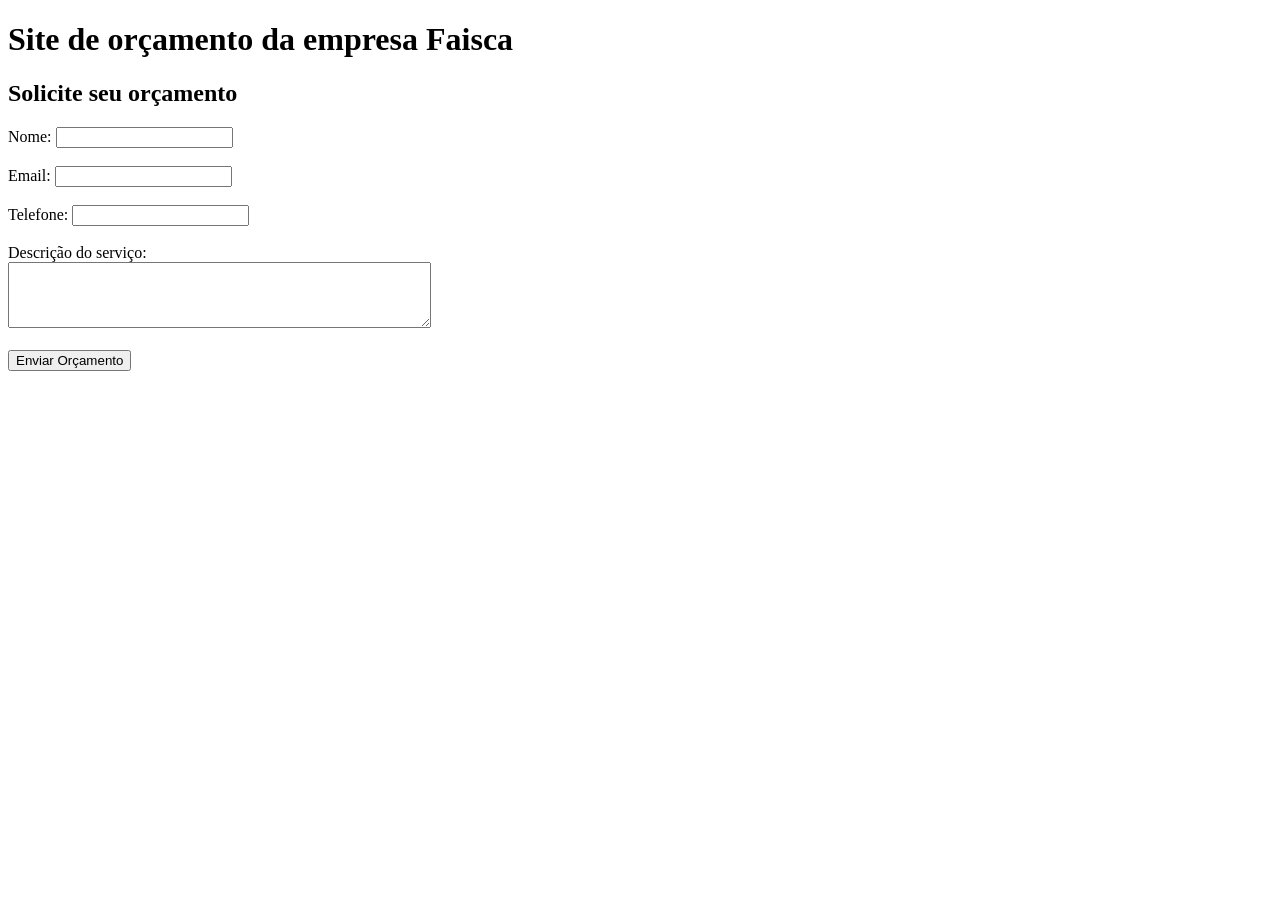
==== index.html @ a01049ad "add form for budget requests in index.html" ====
<!DOCTYPE html>
<html lang="en">

<head>
    <meta charset="UTF-8">
    <meta name="viewport" content="width=device-width, initial-scale=1.0">
    <title>Faisca Orcamentos</title>
</head>
<body>
    <header>
        <h1> Site de orçamento da empresa Faisca </h1>
    </header> 
    <main>
        <section>
            <h2> Solicite seu orçamento </h2>
            <form action="processar_orcamento.php" method="POST">
                <label for="nome">Nome:</label>
                <input type="text" id="nome" name="nome" required><br><br>

                <label for="email">Email:</label>
                <input type="email" id="email" name="email" required><br><br>

                <label for="telefone">Telefone:</label>
                <input type="tel" id="telefone" name="telefone"><br><br>

                <label for="descricao">Descrição do serviço:</label><br>
                <textarea id="descricao" name="descricao" rows="4" cols="50" required></textarea><br><br>

                <input type="submit" value="Enviar Orçamento">
            </form>
    </main>
</body>

</html>
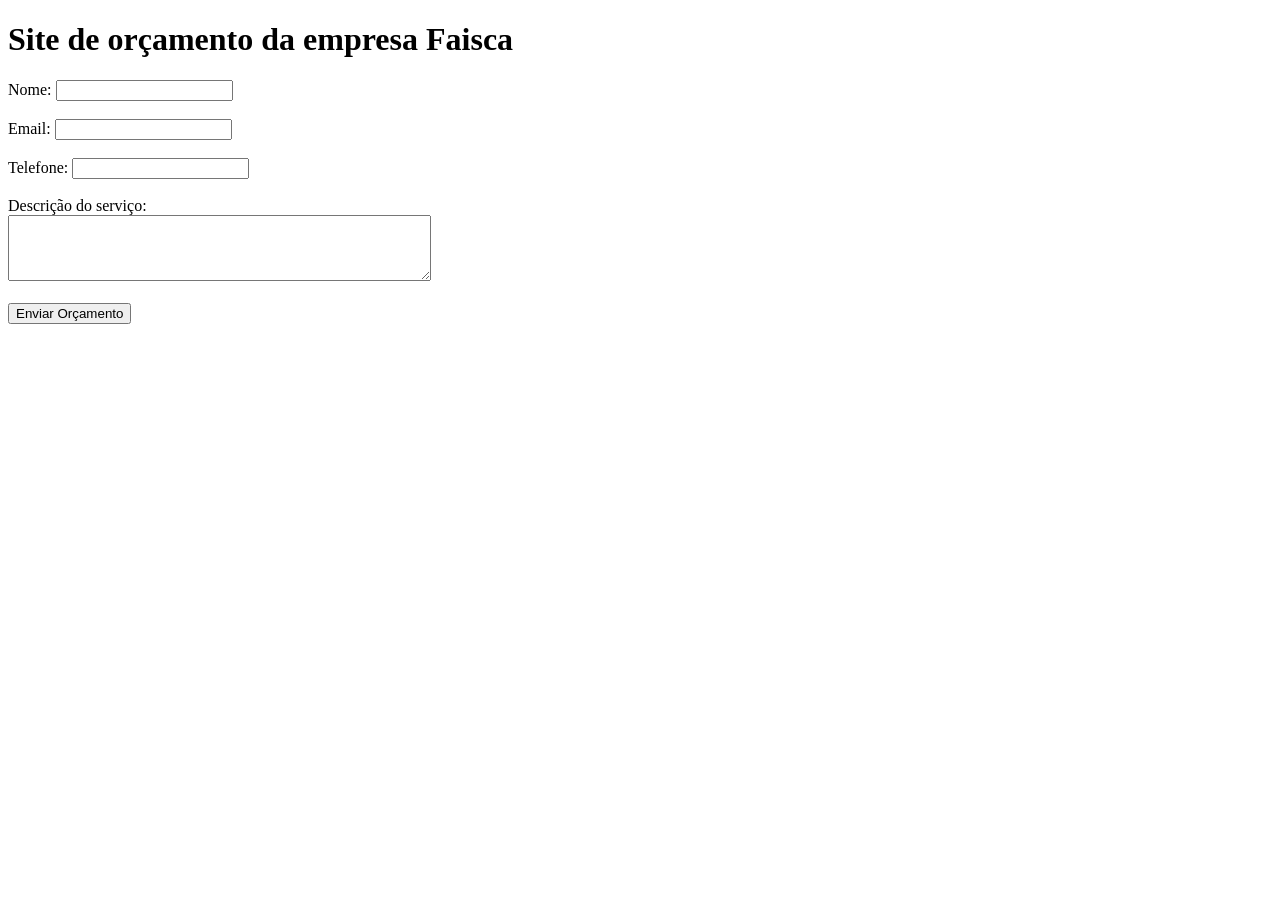
==== commit ddd7bcfa: "remove unnecessary header from budget request form section in index.html" ====
--- a/index.html
+++ b/index.html
@@ -12,7 +12,7 @@
     </header> 
     <main>
         <section>
-            <h2> Solicite seu orçamento </h2>
+          
             <form action="processar_orcamento.php" method="POST">
                 <label for="nome">Nome:</label>
                 <input type="text" id="nome" name="nome" required><br><br>
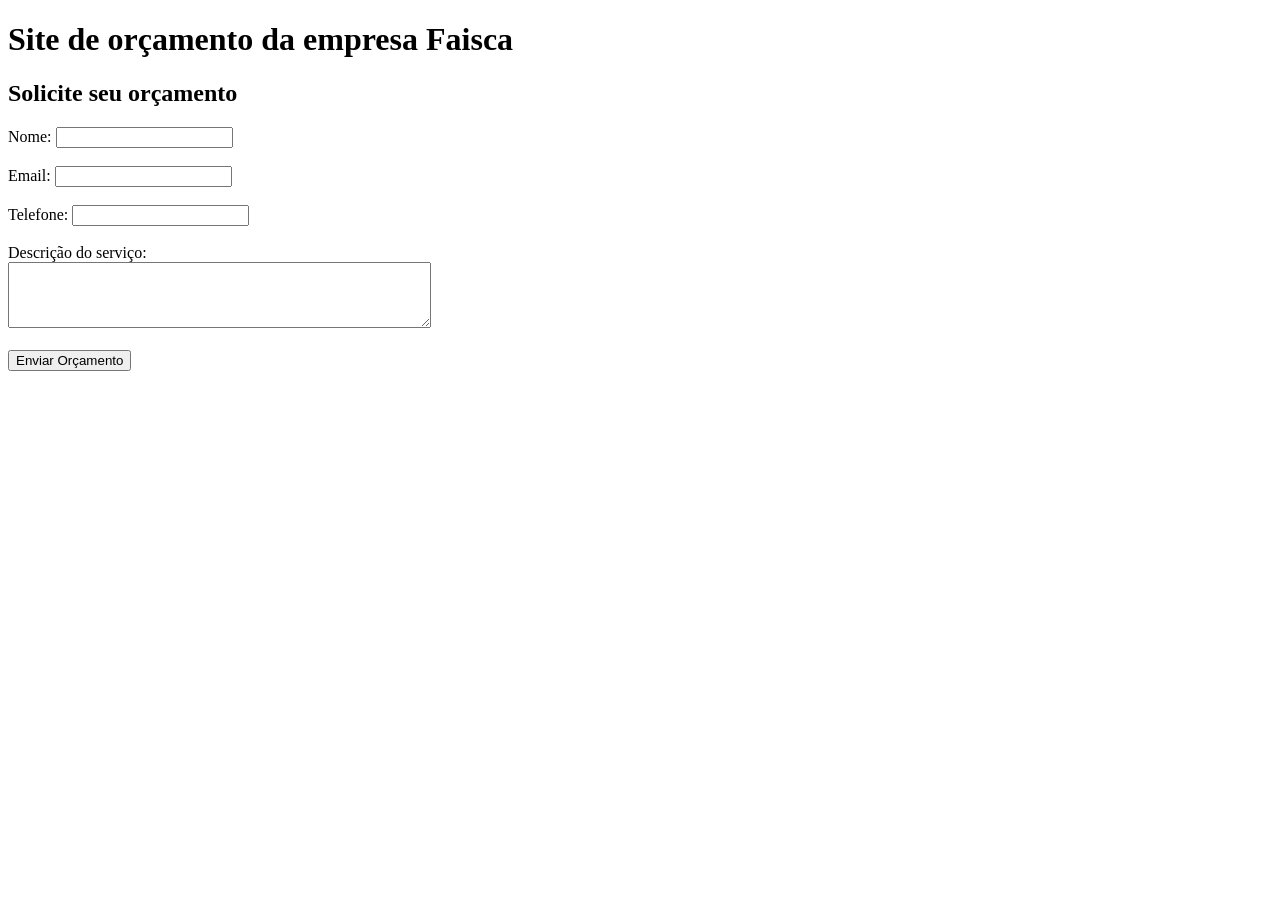
==== commit d100f910: "add missing header for budget request section in index.html" ====
--- a/index.html
+++ b/index.html
@@ -12,7 +12,7 @@
     </header> 
     <main>
         <section>
-          
+            <h2> Solicite seu orçamento </h2>
             <form action="processar_orcamento.php" method="POST">
                 <label for="nome">Nome:</label>
                 <input type="text" id="nome" name="nome" required><br><br>
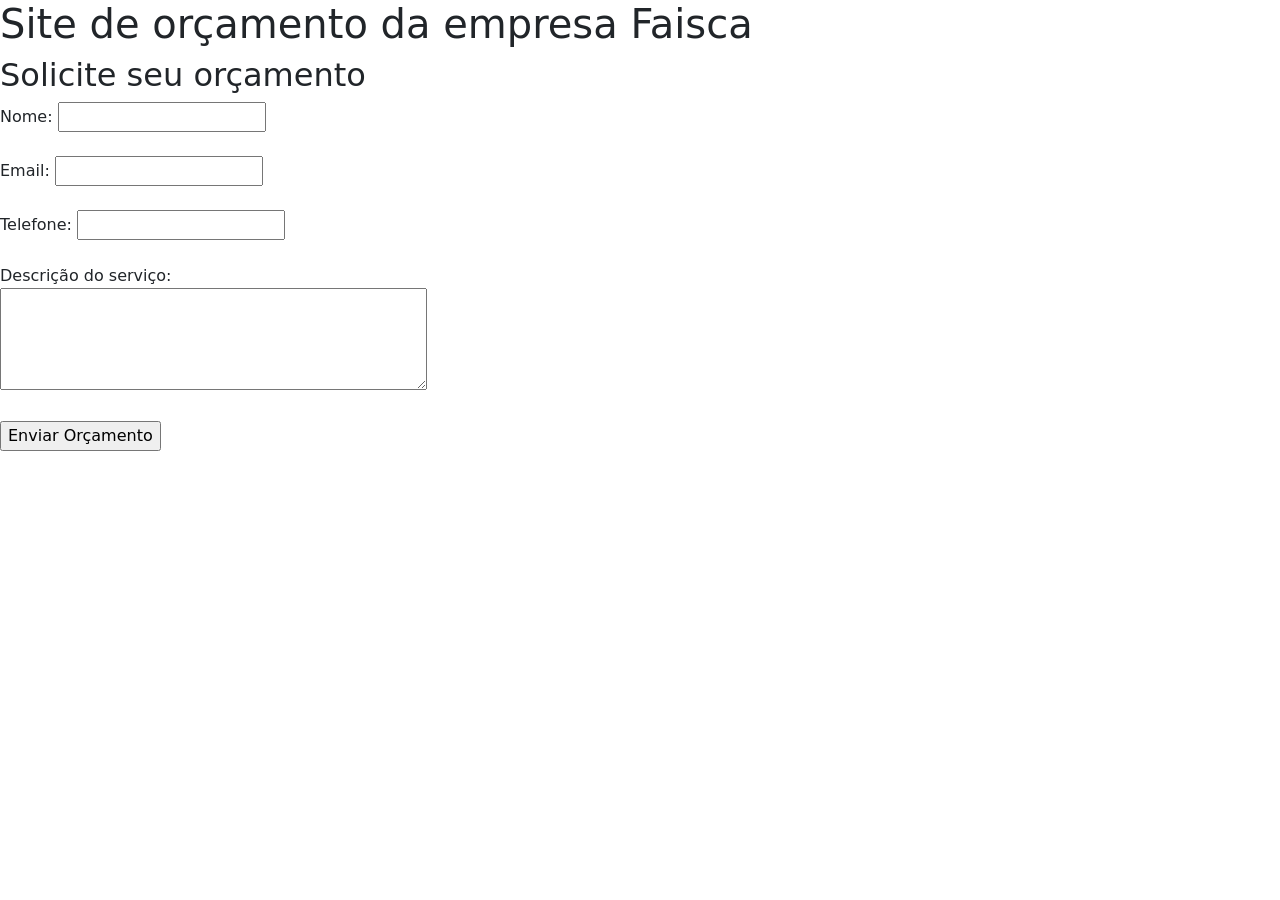
==== commit 897cfad0: "Bootstrap" ====
--- a/index.html
+++ b/index.html
@@ -4,6 +4,8 @@
 <head>
     <meta charset="UTF-8">
     <meta name="viewport" content="width=device-width, initial-scale=1.0">
+    <link href="https://cdn.jsdelivr.net/npm/bootstrap@5.3.8/dist/css/bootstrap.min.css" rel="stylesheet">
+    <script src="https://cdn.jsdelivr.net/npm/bootstrap@5.3.8/dist/js/bootstrap.bundle.min.js"></script>
     <title>Faisca Orcamentos</title>
 </head>
 <body>
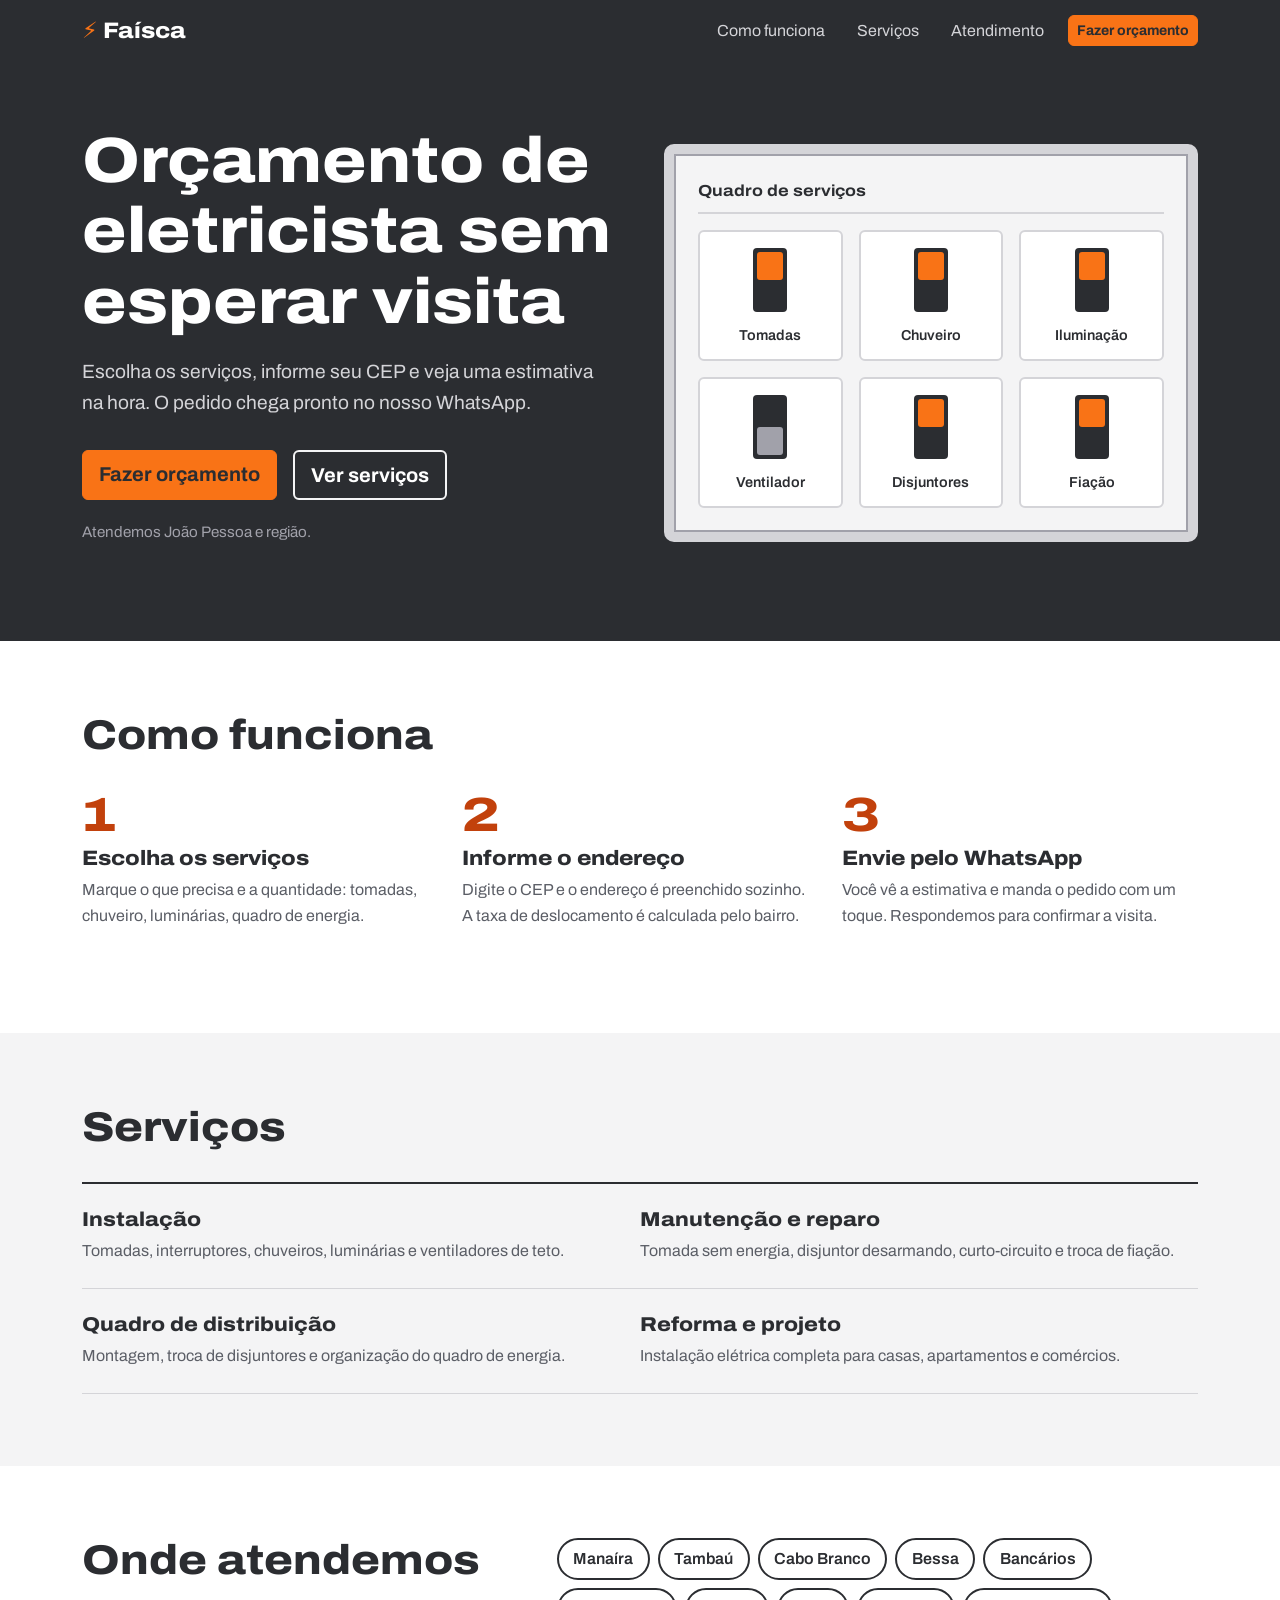
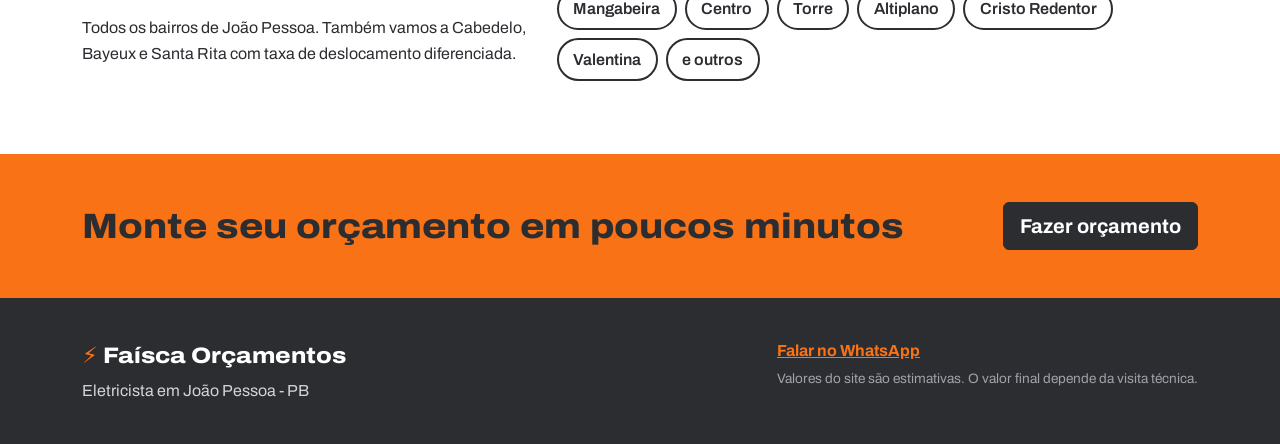
==== commit bbc03c05: "feat: cria landing page com identidade visual laranja e grafite - index.html em pt-BR com hero, como" ====
--- a/index.html
+++ b/index.html
@@ -1,36 +1,194 @@
 <!DOCTYPE html>
-<html lang="en">
-
+<html lang="pt-BR">
 <head>
     <meta charset="UTF-8">
     <meta name="viewport" content="width=device-width, initial-scale=1.0">
+    <meta name="description" content="Eletricista em João Pessoa. Monte seu orçamento online em poucos minutos e envie pelo WhatsApp.">
+    <title>Faísca Orçamentos | Eletricista em João Pessoa</title>
+
+    <link rel="preconnect" href="https://fonts.googleapis.com">
+    <link rel="preconnect" href="https://fonts.gstatic.com" crossorigin>
+    <link href="https://fonts.googleapis.com/css2?family=Archivo:wdth,wght@62..125,400..800&display=swap" rel="stylesheet">
     <link href="https://cdn.jsdelivr.net/npm/bootstrap@5.3.8/dist/css/bootstrap.min.css" rel="stylesheet">
-    <script src="https://cdn.jsdelivr.net/npm/bootstrap@5.3.8/dist/js/bootstrap.bundle.min.js"></script>
-    <title>Faisca Orcamentos</title>
+    <link rel="stylesheet" href="assets/css/style.css">
 </head>
 <body>
-    <header>
-        <h1> Site de orçamento da empresa Faisca </h1>
-    </header> 
-    <main>
-        <section>
-            <h2> Solicite seu orçamento </h2>
-            <form action="processar_orcamento.php" method="POST">
-                <label for="nome">Nome:</label>
-                <input type="text" id="nome" name="nome" required><br><br>
+    <a class="pular-conteudo" href="#conteudo">Pular para o conteúdo</a>
 
-                <label for="email">Email:</label>
-                <input type="email" id="email" name="email" required><br><br>
+    <!-- Navegação -->
+    <header class="topo">
+        <nav class="navbar navbar-expand-md navbar-dark">
+            <div class="container">
+                <a class="navbar-brand marca" href="index.html">
+                    <span class="marca-raio" aria-hidden="true">⚡</span> Faísca
+                </a>
+                <button class="navbar-toggler" type="button" data-bs-toggle="collapse" data-bs-target="#menu"
+                        aria-controls="menu" aria-expanded="false" aria-label="Abrir menu">
+                    <span class="navbar-toggler-icon"></span>
+                </button>
+                <div class="collapse navbar-collapse" id="menu">
+                    <ul class="navbar-nav ms-auto align-items-md-center gap-md-3">
+                        <li class="nav-item"><a class="nav-link" href="#como-funciona">Como funciona</a></li>
+                        <li class="nav-item"><a class="nav-link" href="#servicos">Serviços</a></li>
+                        <li class="nav-item"><a class="nav-link" href="#atendimento">Atendimento</a></li>
+                        <li class="nav-item"><a class="btn btn-faisca btn-sm" href="orcamento.html">Fazer orçamento</a></li>
+                    </ul>
+                </div>
+            </div>
+        </nav>
+    </header>
 
-                <label for="telefone">Telefone:</label>
-                <input type="tel" id="telefone" name="telefone"><br><br>
+    <main id="conteudo">
+        <!-- Hero: o quadro de disjuntores é o destaque da página -->
+        <section class="hero">
+            <div class="container">
+                <div class="row align-items-center g-5">
+                    <div class="col-lg-6">
+                        <h1 class="hero-titulo">Orçamento de eletricista sem esperar visita</h1>
+                        <p class="hero-texto">
+                            Escolha os serviços, informe seu CEP e veja uma estimativa na hora.
+                            O pedido chega pronto no nosso WhatsApp.
+                        </p>
+                        <div class="d-flex flex-wrap gap-3">
+                            <a class="btn btn-faisca btn-lg" href="orcamento.html">Fazer orçamento</a>
+                            <a class="btn btn-contorno btn-lg" href="#servicos">Ver serviços</a>
+                        </div>
+                        <p class="hero-nota">Atendemos João Pessoa e região.</p>
+                    </div>
 
-                <label for="descricao">Descrição do serviço:</label><br>
-                <textarea id="descricao" name="descricao" rows="4" cols="50" required></textarea><br><br>
+                    <div class="col-lg-6">
+                        <figure class="quadro" aria-label="Quadro de serviços. Clique em um disjuntor para ligar ou desligar.">
+                            <figcaption class="quadro-titulo">Quadro de serviços</figcaption>
+                            <div class="quadro-grade">
+                                <button class="disjuntor ligado" type="button" aria-pressed="true">
+                                    <span class="alavanca" aria-hidden="true"></span>
+                                    <span class="rotulo">Tomadas</span>
+                                </button>
+                                <button class="disjuntor ligado" type="button" aria-pressed="true">
+                                    <span class="alavanca" aria-hidden="true"></span>
+                                    <span class="rotulo">Chuveiro</span>
+                                </button>
+                                <button class="disjuntor ligado" type="button" aria-pressed="true">
+                                    <span class="alavanca" aria-hidden="true"></span>
+                                    <span class="rotulo">Iluminação</span>
+                                </button>
+                                <button class="disjuntor" type="button" aria-pressed="false">
+                                    <span class="alavanca" aria-hidden="true"></span>
+                                    <span class="rotulo">Ventilador</span>
+                                </button>
+                                <button class="disjuntor ligado" type="button" aria-pressed="true">
+                                    <span class="alavanca" aria-hidden="true"></span>
+                                    <span class="rotulo">Disjuntores</span>
+                                </button>
+                                <button class="disjuntor ligado" type="button" aria-pressed="true">
+                                    <span class="alavanca" aria-hidden="true"></span>
+                                    <span class="rotulo">Fiação</span>
+                                </button>
+                            </div>
+                        </figure>
+                    </div>
+                </div>
+            </div>
+        </section>
 
-                <input type="submit" value="Enviar Orçamento">
-            </form>
+        <!-- Como funciona: é uma sequência real, por isso os números -->
+        <section class="secao" id="como-funciona">
+            <div class="container">
+                <h2 class="secao-titulo">Como funciona</h2>
+                <ol class="passos row g-4">
+                    <li class="col-md-4">
+                        <h3>Escolha os serviços</h3>
+                        <p>Marque o que precisa e a quantidade: tomadas, chuveiro, luminárias, quadro de energia.</p>
+                    </li>
+                    <li class="col-md-4">
+                        <h3>Informe o endereço</h3>
+                        <p>Digite o CEP e o endereço é preenchido sozinho. A taxa de deslocamento é calculada pelo bairro.</p>
+                    </li>
+                    <li class="col-md-4">
+                        <h3>Envie pelo WhatsApp</h3>
+                        <p>Você vê a estimativa e manda o pedido com um toque. Respondemos para confirmar a visita.</p>
+                    </li>
+                </ol>
+            </div>
+        </section>
+
+        <!-- Serviços -->
+        <section class="secao secao-clara" id="servicos">
+            <div class="container">
+                <h2 class="secao-titulo">Serviços</h2>
+                <div class="row g-0 lista-servicos">
+                    <div class="col-md-6 servico">
+                        <h3>Instalação</h3>
+                        <p>Tomadas, interruptores, chuveiros, luminárias e ventiladores de teto.</p>
+                    </div>
+                    <div class="col-md-6 servico">
+                        <h3>Manutenção e reparo</h3>
+                        <p>Tomada sem energia, disjuntor desarmando, curto-circuito e troca de fiação.</p>
+                    </div>
+                    <div class="col-md-6 servico">
+                        <h3>Quadro de distribuição</h3>
+                        <p>Montagem, troca de disjuntores e organização do quadro de energia.</p>
+                    </div>
+                    <div class="col-md-6 servico">
+                        <h3>Reforma e projeto</h3>
+                        <p>Instalação elétrica completa para casas, apartamentos e comércios.</p>
+                    </div>
+                </div>
+            </div>
+        </section>
+
+        <!-- Área de atendimento -->
+        <section class="secao" id="atendimento">
+            <div class="container">
+                <div class="row g-4 align-items-start">
+                    <div class="col-lg-5">
+                        <h2 class="secao-titulo">Onde atendemos</h2>
+                        <p>Todos os bairros de João Pessoa. Também vamos a Cabedelo, Bayeux e Santa Rita com taxa de deslocamento diferenciada.</p>
+                    </div>
+                    <div class="col-lg-7">
+                        <ul class="bairros">
+                            <li>Manaíra</li>
+                            <li>Tambaú</li>
+                            <li>Cabo Branco</li>
+                            <li>Bessa</li>
+                            <li>Bancários</li>
+                            <li>Mangabeira</li>
+                            <li>Centro</li>
+                            <li>Torre</li>
+                            <li>Altiplano</li>
+                            <li>Cristo Redentor</li>
+                            <li>Valentina</li>
+                            <li>e outros</li>
+                        </ul>
+                    </div>
+                </div>
+            </div>
+        </section>
+
+        <!-- Chamada final -->
+        <section class="chamada">
+            <div class="container d-md-flex align-items-center justify-content-between gap-4">
+                <h2 class="chamada-titulo">Monte seu orçamento em poucos minutos</h2>
+                <a class="btn btn-grafite btn-lg" href="orcamento.html">Fazer orçamento</a>
+            </div>
+        </section>
     </main>
+
+    <footer class="rodape">
+        <div class="container d-md-flex justify-content-between gap-4">
+            <div>
+                <p class="marca mb-1"><span class="marca-raio" aria-hidden="true">⚡</span> Faísca Orçamentos</p>
+                <p class="mb-0">Eletricista em João Pessoa - PB</p>
+            </div>
+            <div class="mt-3 mt-md-0">
+                <a class="link-rodape" href="https://wa.me/5583900000000?text=Ol%C3%A1!%20Vim%20pelo%20site%20da%20Fa%C3%ADsca."
+                   target="_blank" rel="noopener">Falar no WhatsApp</a>
+                <p class="mb-0 mt-1 rodape-aviso">Valores do site são estimativas. O valor final depende da visita técnica.</p>
+            </div>
+        </div>
+    </footer>
+
+    <script src="https://cdn.jsdelivr.net/npm/bootstrap@5.3.8/dist/js/bootstrap.bundle.min.js"></script>
+    <script src="assets/js/main.js"></script>
 </body>
-
-</html>+</html>
--- a/assets/css/style.css
+++ b/assets/css/style.css
@@ -0,0 +1,371 @@
+/* ==========================================================
+   Faísca Orçamentos - identidade visual sobre o Bootstrap 5
+   ========================================================== */
+
+/* ---------- Variáveis (cores e fontes) ---------- */
+:root {
+    --laranja: #F97316;        /* destaque, botões */
+    --laranja-escuro: #C2410C; /* texto laranja sobre fundo claro (contraste) */
+    --grafite: #2B2D31;        /* fundo escuro e texto */
+    --grafite-claro: #3A3D44;  /* superfícies sobre o grafite */
+    --cinza: #F4F4F5;          /* seções claras */
+    --branco: #FFFFFF;
+    --texto-suave: #5B5E66;
+
+    --fonte: "Archivo", system-ui, -apple-system, "Segoe UI", sans-serif;
+    --raio: 6px;
+}
+
+/* ---------- Base ---------- */
+body {
+    font-family: var(--fonte);
+    color: var(--grafite);
+    background: var(--branco);
+    line-height: 1.6;
+}
+
+h1, h2, h3 {
+    font-family: var(--fonte);
+    font-stretch: 112%; /* Archivo mais larga nos títulos */
+    font-weight: 800;
+    line-height: 1.1;
+}
+
+p {
+    max-width: 65ch;
+}
+
+a {
+    color: var(--laranja-escuro);
+}
+
+/* Foco visível para quem navega pelo teclado */
+:focus-visible {
+    outline: 3px solid var(--laranja);
+    outline-offset: 3px;
+}
+
+/* Link de acessibilidade, aparece só ao receber foco */
+.pular-conteudo {
+    position: absolute;
+    left: -9999px;
+    top: 0;
+    z-index: 1000;
+    padding: .5rem 1rem;
+    background: var(--laranja);
+    color: var(--grafite);
+    font-weight: 700;
+}
+
+.pular-conteudo:focus {
+    left: 1rem;
+}
+
+/* ---------- Botões ---------- */
+.btn {
+    font-weight: 700;
+    border-radius: var(--raio);
+}
+
+/* Texto grafite no laranja: branco no laranja não passa no contraste */
+.btn-faisca {
+    background: var(--laranja);
+    border-color: var(--laranja);
+    color: var(--grafite);
+}
+
+.btn-faisca:hover,
+.btn-faisca:focus-visible {
+    background: #FB923C;
+    border-color: #FB923C;
+    color: var(--grafite);
+}
+
+.btn-contorno {
+    border: 2px solid var(--cinza);
+    color: var(--branco);
+}
+
+.btn-contorno:hover,
+.btn-contorno:focus-visible {
+    background: var(--cinza);
+    color: var(--grafite);
+}
+
+.btn-grafite {
+    background: var(--grafite);
+    border-color: var(--grafite);
+    color: var(--branco);
+}
+
+.btn-grafite:hover,
+.btn-grafite:focus-visible {
+    background: var(--grafite-claro);
+    border-color: var(--grafite-claro);
+    color: var(--branco);
+}
+
+/* ---------- Topo ---------- */
+.topo {
+    background: var(--grafite);
+}
+
+.marca {
+    font-weight: 800;
+    font-stretch: 112%;
+    font-size: 1.4rem;
+    color: var(--branco);
+}
+
+.marca-raio {
+    color: var(--laranja);
+}
+
+.topo .nav-link {
+    color: #D4D4D8;
+}
+
+.topo .nav-link:hover {
+    color: var(--branco);
+}
+
+/* ---------- Hero ---------- */
+.hero {
+    background: var(--grafite);
+    color: var(--branco);
+    padding: 4rem 0 5rem;
+}
+
+.hero-titulo {
+    font-size: clamp(2.4rem, 6vw, 4rem);
+    margin-bottom: 1.25rem;
+}
+
+.hero-texto {
+    font-size: 1.2rem;
+    color: #D4D4D8;
+    margin-bottom: 2rem;
+}
+
+.hero-nota {
+    margin-top: 1.25rem;
+    color: #A1A1AA;
+    font-size: .95rem;
+}
+
+/* ---------- Quadro de disjuntores (destaque da página) ---------- */
+.quadro {
+    margin: 0;
+    background: var(--cinza);
+    border: 10px solid #D4D4D8;
+    border-radius: 10px;
+    padding: 1.5rem;
+    box-shadow: inset 0 0 0 2px #A1A1AA;
+}
+
+.quadro-titulo {
+    color: var(--grafite);
+    font-weight: 700;
+    font-stretch: 112%;
+    margin-bottom: 1rem;
+    padding-bottom: .5rem;
+    border-bottom: 2px solid #D4D4D8;
+}
+
+.quadro-grade {
+    display: grid;
+    grid-template-columns: repeat(3, 1fr);
+    gap: 1rem;
+}
+
+.disjuntor {
+    display: flex;
+    flex-direction: column;
+    align-items: center;
+    gap: .75rem;
+    padding: 1rem .5rem .75rem;
+    background: var(--branco);
+    border: 2px solid #D4D4D8;
+    border-radius: var(--raio);
+    color: var(--grafite);
+    cursor: pointer;
+}
+
+/* Trilho da alavanca */
+.alavanca {
+    position: relative;
+    width: 34px;
+    height: 64px;
+    background: var(--grafite);
+    border-radius: 4px;
+}
+
+/* A alavanca em si: em baixo = desligado */
+.alavanca::after {
+    content: "";
+    position: absolute;
+    left: 4px;
+    right: 4px;
+    top: 32px;
+    height: 28px;
+    background: #A1A1AA;
+    border-radius: 3px;
+    transition: top .18s ease, background-color .18s ease;
+}
+
+/* Ligado: alavanca em cima e laranja */
+.disjuntor.ligado .alavanca::after {
+    top: 4px;
+    background: var(--laranja);
+}
+
+.rotulo {
+    font-size: .9rem;
+    font-weight: 600;
+}
+
+/* ---------- Seções ---------- */
+.secao {
+    padding: 4.5rem 0;
+}
+
+.secao-clara {
+    background: var(--cinza);
+}
+
+.secao-titulo {
+    font-size: clamp(1.8rem, 4vw, 2.6rem);
+    margin-bottom: 2rem;
+}
+
+/* Como funciona */
+.passos {
+    list-style: none;
+    padding: 0;
+    counter-reset: passo;
+}
+
+.passos li {
+    counter-increment: passo;
+}
+
+.passos li::before {
+    content: counter(passo);
+    display: block;
+    font-size: 3rem;
+    font-weight: 800;
+    font-stretch: 125%;
+    color: var(--laranja-escuro);
+    line-height: 1;
+    margin-bottom: .5rem;
+}
+
+.passos h3 {
+    font-size: 1.3rem;
+}
+
+.passos p {
+    color: var(--texto-suave);
+}
+
+/* Serviços */
+.lista-servicos {
+    border-top: 2px solid var(--grafite);
+}
+
+.servico {
+    padding: 1.5rem 1.5rem 1.5rem 0;
+    border-bottom: 1px solid #D4D4D8;
+}
+
+.servico h3 {
+    font-size: 1.25rem;
+}
+
+.servico p {
+    margin-bottom: 0;
+    color: var(--texto-suave);
+}
+
+/* Bairros */
+.bairros {
+    list-style: none;
+    padding: 0;
+    margin: 0;
+    display: flex;
+    flex-wrap: wrap;
+    gap: .5rem;
+}
+
+.bairros li {
+    padding: .4rem .9rem;
+    border: 2px solid var(--grafite);
+    border-radius: 999px;
+    font-weight: 600;
+}
+
+/* ---------- Chamada final ---------- */
+.chamada {
+    background: var(--laranja);
+    padding: 3rem 0;
+}
+
+.chamada-titulo {
+    color: var(--grafite);
+    font-size: clamp(1.6rem, 3.5vw, 2.2rem);
+    margin-bottom: 1.25rem;
+}
+
+@media (min-width: 768px) {
+    .chamada-titulo {
+        margin-bottom: 0;
+    }
+}
+
+/* ---------- Rodapé ---------- */
+.rodape {
+    background: var(--grafite);
+    color: #D4D4D8;
+    padding: 2.5rem 0;
+}
+
+.link-rodape {
+    color: var(--laranja);
+    font-weight: 700;
+}
+
+.link-rodape:hover {
+    color: #FB923C;
+}
+
+.rodape-aviso {
+    font-size: .85rem;
+    color: #A1A1AA;
+}
+
+/* ---------- Celular ---------- */
+@media (max-width: 575.98px) {
+    .hero {
+        padding: 2.5rem 0 3.5rem;
+    }
+
+    .quadro {
+        padding: 1rem;
+        border-width: 6px;
+    }
+
+    .quadro-grade {
+        gap: .6rem;
+    }
+
+    .servico {
+        padding-right: 0;
+    }
+}
+
+/* Respeita quem prefere menos animação */
+@media (prefers-reduced-motion: reduce) {
+    .alavanca::after {
+        transition: none;
+    }
+}
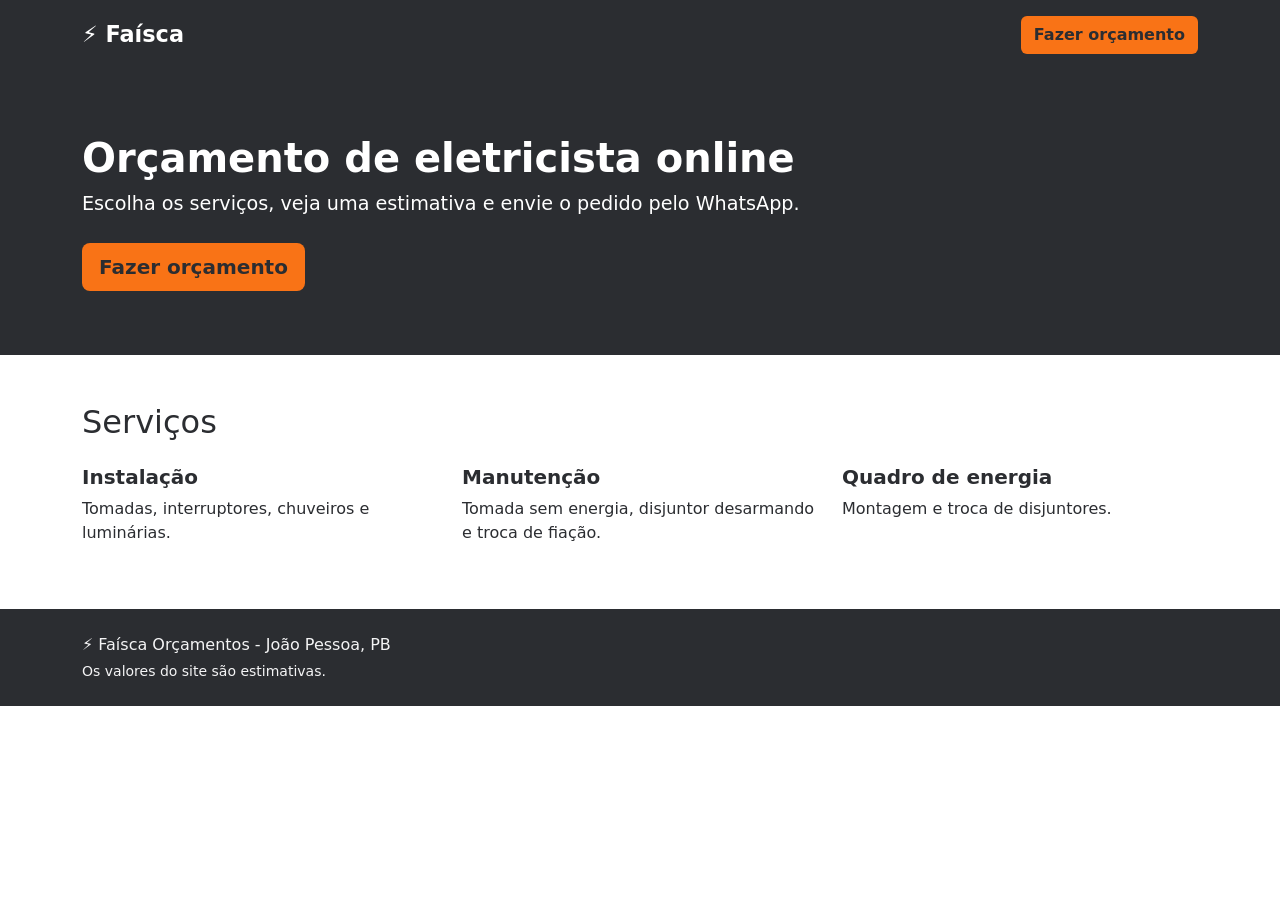
==== commit 411eea6d: "refactor: simplifica a landing page - index.html só com menu, chamada principal, serviços e rodapé -" ====
--- a/index.html
+++ b/index.html
@@ -3,188 +3,55 @@
 <head>
     <meta charset="UTF-8">
     <meta name="viewport" content="width=device-width, initial-scale=1.0">
-    <meta name="description" content="Eletricista em João Pessoa. Monte seu orçamento online em poucos minutos e envie pelo WhatsApp.">
-    <title>Faísca Orçamentos | Eletricista em João Pessoa</title>
-
-    <link rel="preconnect" href="https://fonts.googleapis.com">
-    <link rel="preconnect" href="https://fonts.gstatic.com" crossorigin>
-    <link href="https://fonts.googleapis.com/css2?family=Archivo:wdth,wght@62..125,400..800&display=swap" rel="stylesheet">
+    <title>Faísca Orçamentos</title>
     <link href="https://cdn.jsdelivr.net/npm/bootstrap@5.3.8/dist/css/bootstrap.min.css" rel="stylesheet">
     <link rel="stylesheet" href="assets/css/style.css">
 </head>
 <body>
-    <a class="pular-conteudo" href="#conteudo">Pular para o conteúdo</a>
 
-    <!-- Navegação -->
+    <!-- Menu -->
     <header class="topo">
-        <nav class="navbar navbar-expand-md navbar-dark">
-            <div class="container">
-                <a class="navbar-brand marca" href="index.html">
-                    <span class="marca-raio" aria-hidden="true">⚡</span> Faísca
-                </a>
-                <button class="navbar-toggler" type="button" data-bs-toggle="collapse" data-bs-target="#menu"
-                        aria-controls="menu" aria-expanded="false" aria-label="Abrir menu">
-                    <span class="navbar-toggler-icon"></span>
-                </button>
-                <div class="collapse navbar-collapse" id="menu">
-                    <ul class="navbar-nav ms-auto align-items-md-center gap-md-3">
-                        <li class="nav-item"><a class="nav-link" href="#como-funciona">Como funciona</a></li>
-                        <li class="nav-item"><a class="nav-link" href="#servicos">Serviços</a></li>
-                        <li class="nav-item"><a class="nav-link" href="#atendimento">Atendimento</a></li>
-                        <li class="nav-item"><a class="btn btn-faisca btn-sm" href="orcamento.html">Fazer orçamento</a></li>
-                    </ul>
-                </div>
-            </div>
+        <nav class="container d-flex justify-content-between align-items-center py-3">
+            <a class="marca" href="index.html">⚡ Faísca</a>
+            <a class="btn btn-faisca" href="orcamento.html">Fazer orçamento</a>
         </nav>
     </header>
 
-    <main id="conteudo">
-        <!-- Hero: o quadro de disjuntores é o destaque da página -->
+    <main>
+        <!-- Chamada principal -->
         <section class="hero">
             <div class="container">
-                <div class="row align-items-center g-5">
-                    <div class="col-lg-6">
-                        <h1 class="hero-titulo">Orçamento de eletricista sem esperar visita</h1>
-                        <p class="hero-texto">
-                            Escolha os serviços, informe seu CEP e veja uma estimativa na hora.
-                            O pedido chega pronto no nosso WhatsApp.
-                        </p>
-                        <div class="d-flex flex-wrap gap-3">
-                            <a class="btn btn-faisca btn-lg" href="orcamento.html">Fazer orçamento</a>
-                            <a class="btn btn-contorno btn-lg" href="#servicos">Ver serviços</a>
-                        </div>
-                        <p class="hero-nota">Atendemos João Pessoa e região.</p>
-                    </div>
-
-                    <div class="col-lg-6">
-                        <figure class="quadro" aria-label="Quadro de serviços. Clique em um disjuntor para ligar ou desligar.">
-                            <figcaption class="quadro-titulo">Quadro de serviços</figcaption>
-                            <div class="quadro-grade">
-                                <button class="disjuntor ligado" type="button" aria-pressed="true">
-                                    <span class="alavanca" aria-hidden="true"></span>
-                                    <span class="rotulo">Tomadas</span>
-                                </button>
-                                <button class="disjuntor ligado" type="button" aria-pressed="true">
-                                    <span class="alavanca" aria-hidden="true"></span>
-                                    <span class="rotulo">Chuveiro</span>
-                                </button>
-                                <button class="disjuntor ligado" type="button" aria-pressed="true">
-                                    <span class="alavanca" aria-hidden="true"></span>
-                                    <span class="rotulo">Iluminação</span>
-                                </button>
-                                <button class="disjuntor" type="button" aria-pressed="false">
-                                    <span class="alavanca" aria-hidden="true"></span>
-                                    <span class="rotulo">Ventilador</span>
-                                </button>
-                                <button class="disjuntor ligado" type="button" aria-pressed="true">
-                                    <span class="alavanca" aria-hidden="true"></span>
-                                    <span class="rotulo">Disjuntores</span>
-                                </button>
-                                <button class="disjuntor ligado" type="button" aria-pressed="true">
-                                    <span class="alavanca" aria-hidden="true"></span>
-                                    <span class="rotulo">Fiação</span>
-                                </button>
-                            </div>
-                        </figure>
-                    </div>
-                </div>
-            </div>
-        </section>
-
-        <!-- Como funciona: é uma sequência real, por isso os números -->
-        <section class="secao" id="como-funciona">
-            <div class="container">
-                <h2 class="secao-titulo">Como funciona</h2>
-                <ol class="passos row g-4">
-                    <li class="col-md-4">
-                        <h3>Escolha os serviços</h3>
-                        <p>Marque o que precisa e a quantidade: tomadas, chuveiro, luminárias, quadro de energia.</p>
-                    </li>
-                    <li class="col-md-4">
-                        <h3>Informe o endereço</h3>
-                        <p>Digite o CEP e o endereço é preenchido sozinho. A taxa de deslocamento é calculada pelo bairro.</p>
-                    </li>
-                    <li class="col-md-4">
-                        <h3>Envie pelo WhatsApp</h3>
-                        <p>Você vê a estimativa e manda o pedido com um toque. Respondemos para confirmar a visita.</p>
-                    </li>
-                </ol>
+                <h1>Orçamento de eletricista online</h1>
+                <p>Escolha os serviços, veja uma estimativa e envie o pedido pelo WhatsApp.</p>
+                <a class="btn btn-faisca btn-lg" href="orcamento.html">Fazer orçamento</a>
             </div>
         </section>
 
         <!-- Serviços -->
-        <section class="secao secao-clara" id="servicos">
-            <div class="container">
-                <h2 class="secao-titulo">Serviços</h2>
-                <div class="row g-0 lista-servicos">
-                    <div class="col-md-6 servico">
-                        <h3>Instalação</h3>
-                        <p>Tomadas, interruptores, chuveiros, luminárias e ventiladores de teto.</p>
-                    </div>
-                    <div class="col-md-6 servico">
-                        <h3>Manutenção e reparo</h3>
-                        <p>Tomada sem energia, disjuntor desarmando, curto-circuito e troca de fiação.</p>
-                    </div>
-                    <div class="col-md-6 servico">
-                        <h3>Quadro de distribuição</h3>
-                        <p>Montagem, troca de disjuntores e organização do quadro de energia.</p>
-                    </div>
-                    <div class="col-md-6 servico">
-                        <h3>Reforma e projeto</h3>
-                        <p>Instalação elétrica completa para casas, apartamentos e comércios.</p>
-                    </div>
+        <section class="container py-5">
+            <h2 class="mb-4">Serviços</h2>
+            <div class="row g-4">
+                <div class="col-md-4">
+                    <h3 class="h5 fw-bold">Instalação</h3>
+                    <p>Tomadas, interruptores, chuveiros e luminárias.</p>
                 </div>
-            </div>
-        </section>
-
-        <!-- Área de atendimento -->
-        <section class="secao" id="atendimento">
-            <div class="container">
-                <div class="row g-4 align-items-start">
-                    <div class="col-lg-5">
-                        <h2 class="secao-titulo">Onde atendemos</h2>
-                        <p>Todos os bairros de João Pessoa. Também vamos a Cabedelo, Bayeux e Santa Rita com taxa de deslocamento diferenciada.</p>
-                    </div>
-                    <div class="col-lg-7">
-                        <ul class="bairros">
-                            <li>Manaíra</li>
-                            <li>Tambaú</li>
-                            <li>Cabo Branco</li>
-                            <li>Bessa</li>
-                            <li>Bancários</li>
-                            <li>Mangabeira</li>
-                            <li>Centro</li>
-                            <li>Torre</li>
-                            <li>Altiplano</li>
-                            <li>Cristo Redentor</li>
-                            <li>Valentina</li>
-                            <li>e outros</li>
-                        </ul>
-                    </div>
+                <div class="col-md-4">
+                    <h3 class="h5 fw-bold">Manutenção</h3>
+                    <p>Tomada sem energia, disjuntor desarmando e troca de fiação.</p>
                 </div>
-            </div>
-        </section>
-
-        <!-- Chamada final -->
-        <section class="chamada">
-            <div class="container d-md-flex align-items-center justify-content-between gap-4">
-                <h2 class="chamada-titulo">Monte seu orçamento em poucos minutos</h2>
-                <a class="btn btn-grafite btn-lg" href="orcamento.html">Fazer orçamento</a>
+                <div class="col-md-4">
+                    <h3 class="h5 fw-bold">Quadro de energia</h3>
+                    <p>Montagem e troca de disjuntores.</p>
+                </div>
             </div>
         </section>
     </main>
 
+    <!-- Rodapé -->
     <footer class="rodape">
-        <div class="container d-md-flex justify-content-between gap-4">
-            <div>
-                <p class="marca mb-1"><span class="marca-raio" aria-hidden="true">⚡</span> Faísca Orçamentos</p>
-                <p class="mb-0">Eletricista em João Pessoa - PB</p>
-            </div>
-            <div class="mt-3 mt-md-0">
-                <a class="link-rodape" href="https://wa.me/5583900000000?text=Ol%C3%A1!%20Vim%20pelo%20site%20da%20Fa%C3%ADsca."
-                   target="_blank" rel="noopener">Falar no WhatsApp</a>
-                <p class="mb-0 mt-1 rodape-aviso">Valores do site são estimativas. O valor final depende da visita técnica.</p>
-            </div>
+        <div class="container py-4">
+            <p class="mb-1">⚡ Faísca Orçamentos - João Pessoa, PB</p>
+            <p class="mb-0 small">Os valores do site são estimativas.</p>
         </div>
     </footer>
 
--- a/assets/css/style.css
+++ b/assets/css/style.css
@@ -1,371 +1,58 @@
-/* ==========================================================
-   Faísca Orçamentos - identidade visual sobre o Bootstrap 5
-   ========================================================== */
+/* Faísca Orçamentos - estilos básicos sobre o Bootstrap */
 
-/* ---------- Variáveis (cores e fontes) ---------- */
+/* Cores do projeto */
 :root {
-    --laranja: #F97316;        /* destaque, botões */
-    --laranja-escuro: #C2410C; /* texto laranja sobre fundo claro (contraste) */
-    --grafite: #2B2D31;        /* fundo escuro e texto */
-    --grafite-claro: #3A3D44;  /* superfícies sobre o grafite */
-    --cinza: #F4F4F5;          /* seções claras */
-    --branco: #FFFFFF;
-    --texto-suave: #5B5E66;
-
-    --fonte: "Archivo", system-ui, -apple-system, "Segoe UI", sans-serif;
-    --raio: 6px;
+    --laranja: #F97316;
+    --grafite: #2B2D31;
+    --cinza: #F4F4F5;
 }
 
-/* ---------- Base ---------- */
 body {
-    font-family: var(--fonte);
     color: var(--grafite);
-    background: var(--branco);
-    line-height: 1.6;
 }
 
-h1, h2, h3 {
-    font-family: var(--fonte);
-    font-stretch: 112%; /* Archivo mais larga nos títulos */
-    font-weight: 800;
-    line-height: 1.1;
+/* Menu */
+.topo {
+    background: var(--grafite);
 }
 
-p {
-    max-width: 65ch;
+.marca {
+    color: white;
+    font-size: 1.4rem;
+    font-weight: 700;
+    text-decoration: none;
 }
 
-a {
-    color: var(--laranja-escuro);
-}
-
-/* Foco visível para quem navega pelo teclado */
-:focus-visible {
-    outline: 3px solid var(--laranja);
-    outline-offset: 3px;
-}
-
-/* Link de acessibilidade, aparece só ao receber foco */
-.pular-conteudo {
-    position: absolute;
-    left: -9999px;
-    top: 0;
-    z-index: 1000;
-    padding: .5rem 1rem;
+/* Botão laranja (texto escuro para ter contraste) */
+.btn-faisca {
     background: var(--laranja);
     color: var(--grafite);
     font-weight: 700;
 }
 
-.pular-conteudo:focus {
-    left: 1rem;
-}
-
-/* ---------- Botões ---------- */
-.btn {
-    font-weight: 700;
-    border-radius: var(--raio);
-}
-
-/* Texto grafite no laranja: branco no laranja não passa no contraste */
-.btn-faisca {
-    background: var(--laranja);
-    border-color: var(--laranja);
+.btn-faisca:hover {
+    background: #FB923C;
     color: var(--grafite);
 }
 
-.btn-faisca:hover,
-.btn-faisca:focus-visible {
-    background: #FB923C;
-    border-color: #FB923C;
-    color: var(--grafite);
+/* Chamada principal */
+.hero {
+    background: var(--grafite);
+    color: white;
+    padding: 4rem 0;
 }
 
-.btn-contorno {
-    border: 2px solid var(--cinza);
-    color: var(--branco);
+.hero h1 {
+    font-weight: 800;
 }
 
-.btn-contorno:hover,
-.btn-contorno:focus-visible {
-    background: var(--cinza);
-    color: var(--grafite);
+.hero p {
+    font-size: 1.2rem;
+    margin-bottom: 1.5rem;
 }
 
-.btn-grafite {
-    background: var(--grafite);
-    border-color: var(--grafite);
-    color: var(--branco);
-}
-
-.btn-grafite:hover,
-.btn-grafite:focus-visible {
-    background: var(--grafite-claro);
-    border-color: var(--grafite-claro);
-    color: var(--branco);
-}
-
-/* ---------- Topo ---------- */
-.topo {
-    background: var(--grafite);
-}
-
-.marca {
-    font-weight: 800;
-    font-stretch: 112%;
-    font-size: 1.4rem;
-    color: var(--branco);
-}
-
-.marca-raio {
-    color: var(--laranja);
-}
-
-.topo .nav-link {
-    color: #D4D4D8;
-}
-
-.topo .nav-link:hover {
-    color: var(--branco);
-}
-
-/* ---------- Hero ---------- */
-.hero {
-    background: var(--grafite);
-    color: var(--branco);
-    padding: 4rem 0 5rem;
-}
-
-.hero-titulo {
-    font-size: clamp(2.4rem, 6vw, 4rem);
-    margin-bottom: 1.25rem;
-}
-
-.hero-texto {
-    font-size: 1.2rem;
-    color: #D4D4D8;
-    margin-bottom: 2rem;
-}
-
-.hero-nota {
-    margin-top: 1.25rem;
-    color: #A1A1AA;
-    font-size: .95rem;
-}
-
-/* ---------- Quadro de disjuntores (destaque da página) ---------- */
-.quadro {
-    margin: 0;
-    background: var(--cinza);
-    border: 10px solid #D4D4D8;
-    border-radius: 10px;
-    padding: 1.5rem;
-    box-shadow: inset 0 0 0 2px #A1A1AA;
-}
-
-.quadro-titulo {
-    color: var(--grafite);
-    font-weight: 700;
-    font-stretch: 112%;
-    margin-bottom: 1rem;
-    padding-bottom: .5rem;
-    border-bottom: 2px solid #D4D4D8;
-}
-
-.quadro-grade {
-    display: grid;
-    grid-template-columns: repeat(3, 1fr);
-    gap: 1rem;
-}
-
-.disjuntor {
-    display: flex;
-    flex-direction: column;
-    align-items: center;
-    gap: .75rem;
-    padding: 1rem .5rem .75rem;
-    background: var(--branco);
-    border: 2px solid #D4D4D8;
-    border-radius: var(--raio);
-    color: var(--grafite);
-    cursor: pointer;
-}
-
-/* Trilho da alavanca */
-.alavanca {
-    position: relative;
-    width: 34px;
-    height: 64px;
-    background: var(--grafite);
-    border-radius: 4px;
-}
-
-/* A alavanca em si: em baixo = desligado */
-.alavanca::after {
-    content: "";
-    position: absolute;
-    left: 4px;
-    right: 4px;
-    top: 32px;
-    height: 28px;
-    background: #A1A1AA;
-    border-radius: 3px;
-    transition: top .18s ease, background-color .18s ease;
-}
-
-/* Ligado: alavanca em cima e laranja */
-.disjuntor.ligado .alavanca::after {
-    top: 4px;
-    background: var(--laranja);
-}
-
-.rotulo {
-    font-size: .9rem;
-    font-weight: 600;
-}
-
-/* ---------- Seções ---------- */
-.secao {
-    padding: 4.5rem 0;
-}
-
-.secao-clara {
-    background: var(--cinza);
-}
-
-.secao-titulo {
-    font-size: clamp(1.8rem, 4vw, 2.6rem);
-    margin-bottom: 2rem;
-}
-
-/* Como funciona */
-.passos {
-    list-style: none;
-    padding: 0;
-    counter-reset: passo;
-}
-
-.passos li {
-    counter-increment: passo;
-}
-
-.passos li::before {
-    content: counter(passo);
-    display: block;
-    font-size: 3rem;
-    font-weight: 800;
-    font-stretch: 125%;
-    color: var(--laranja-escuro);
-    line-height: 1;
-    margin-bottom: .5rem;
-}
-
-.passos h3 {
-    font-size: 1.3rem;
-}
-
-.passos p {
-    color: var(--texto-suave);
-}
-
-/* Serviços */
-.lista-servicos {
-    border-top: 2px solid var(--grafite);
-}
-
-.servico {
-    padding: 1.5rem 1.5rem 1.5rem 0;
-    border-bottom: 1px solid #D4D4D8;
-}
-
-.servico h3 {
-    font-size: 1.25rem;
-}
-
-.servico p {
-    margin-bottom: 0;
-    color: var(--texto-suave);
-}
-
-/* Bairros */
-.bairros {
-    list-style: none;
-    padding: 0;
-    margin: 0;
-    display: flex;
-    flex-wrap: wrap;
-    gap: .5rem;
-}
-
-.bairros li {
-    padding: .4rem .9rem;
-    border: 2px solid var(--grafite);
-    border-radius: 999px;
-    font-weight: 600;
-}
-
-/* ---------- Chamada final ---------- */
-.chamada {
-    background: var(--laranja);
-    padding: 3rem 0;
-}
-
-.chamada-titulo {
-    color: var(--grafite);
-    font-size: clamp(1.6rem, 3.5vw, 2.2rem);
-    margin-bottom: 1.25rem;
-}
-
-@media (min-width: 768px) {
-    .chamada-titulo {
-        margin-bottom: 0;
-    }
-}
-
-/* ---------- Rodapé ---------- */
+/* Rodapé */
 .rodape {
     background: var(--grafite);
-    color: #D4D4D8;
-    padding: 2.5rem 0;
+    color: var(--cinza);
 }
-
-.link-rodape {
-    color: var(--laranja);
-    font-weight: 700;
-}
-
-.link-rodape:hover {
-    color: #FB923C;
-}
-
-.rodape-aviso {
-    font-size: .85rem;
-    color: #A1A1AA;
-}
-
-/* ---------- Celular ---------- */
-@media (max-width: 575.98px) {
-    .hero {
-        padding: 2.5rem 0 3.5rem;
-    }
-
-    .quadro {
-        padding: 1rem;
-        border-width: 6px;
-    }
-
-    .quadro-grade {
-        gap: .6rem;
-    }
-
-    .servico {
-        padding-right: 0;
-    }
-}
-
-/* Respeita quem prefere menos animação */
-@media (prefers-reduced-motion: reduce) {
-    .alavanca::after {
-        transition: none;
-    }
-}
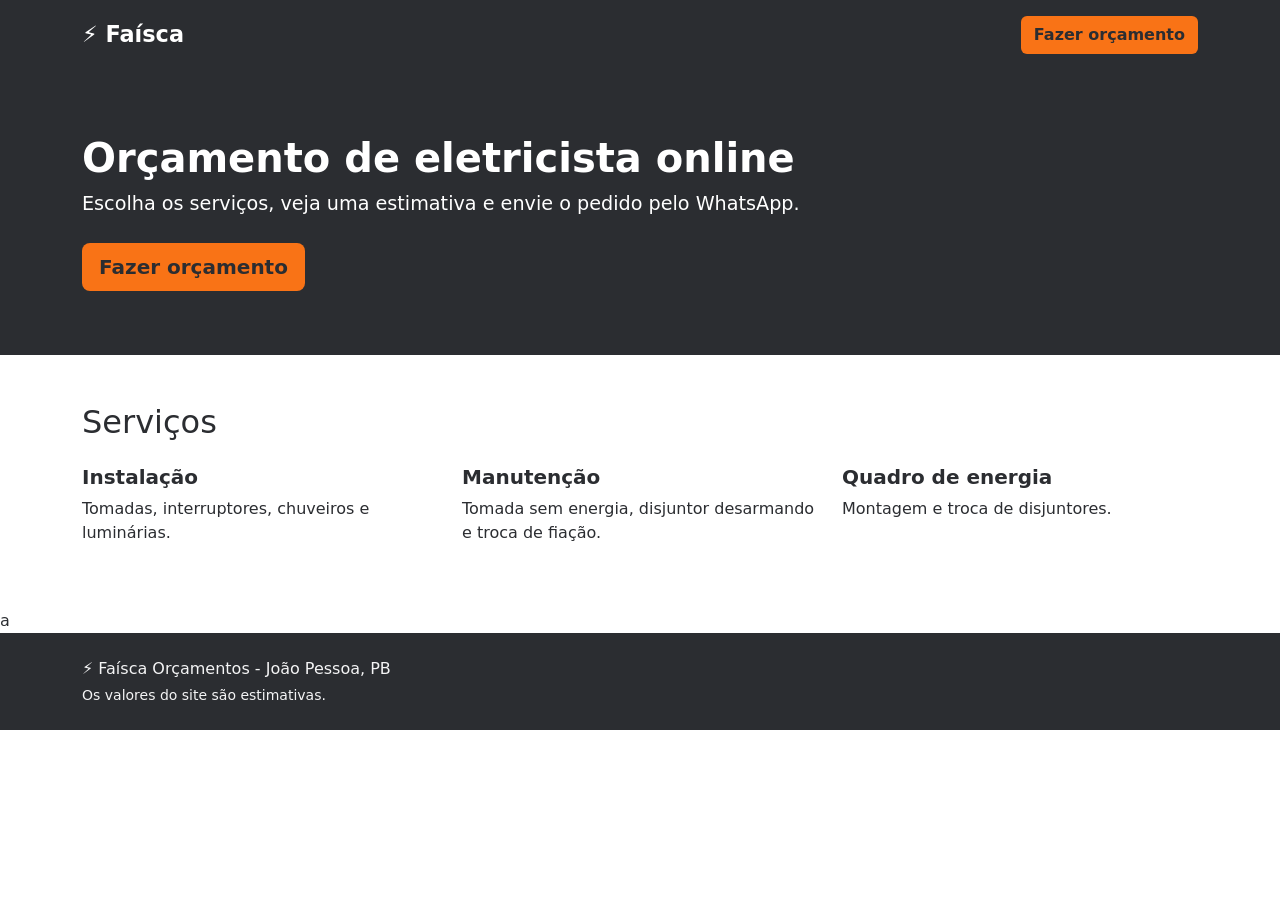
==== commit f1f2ffca: "salve salve" ====
--- a/index.html
+++ b/index.html
@@ -47,7 +47,7 @@
         </section>
     </main>
 
-    <!-- Rodapé -->
+    <!-- Rodapé --> a
     <footer class="rodape">
         <div class="container py-4">
             <p class="mb-1">⚡ Faísca Orçamentos - João Pessoa, PB</p>
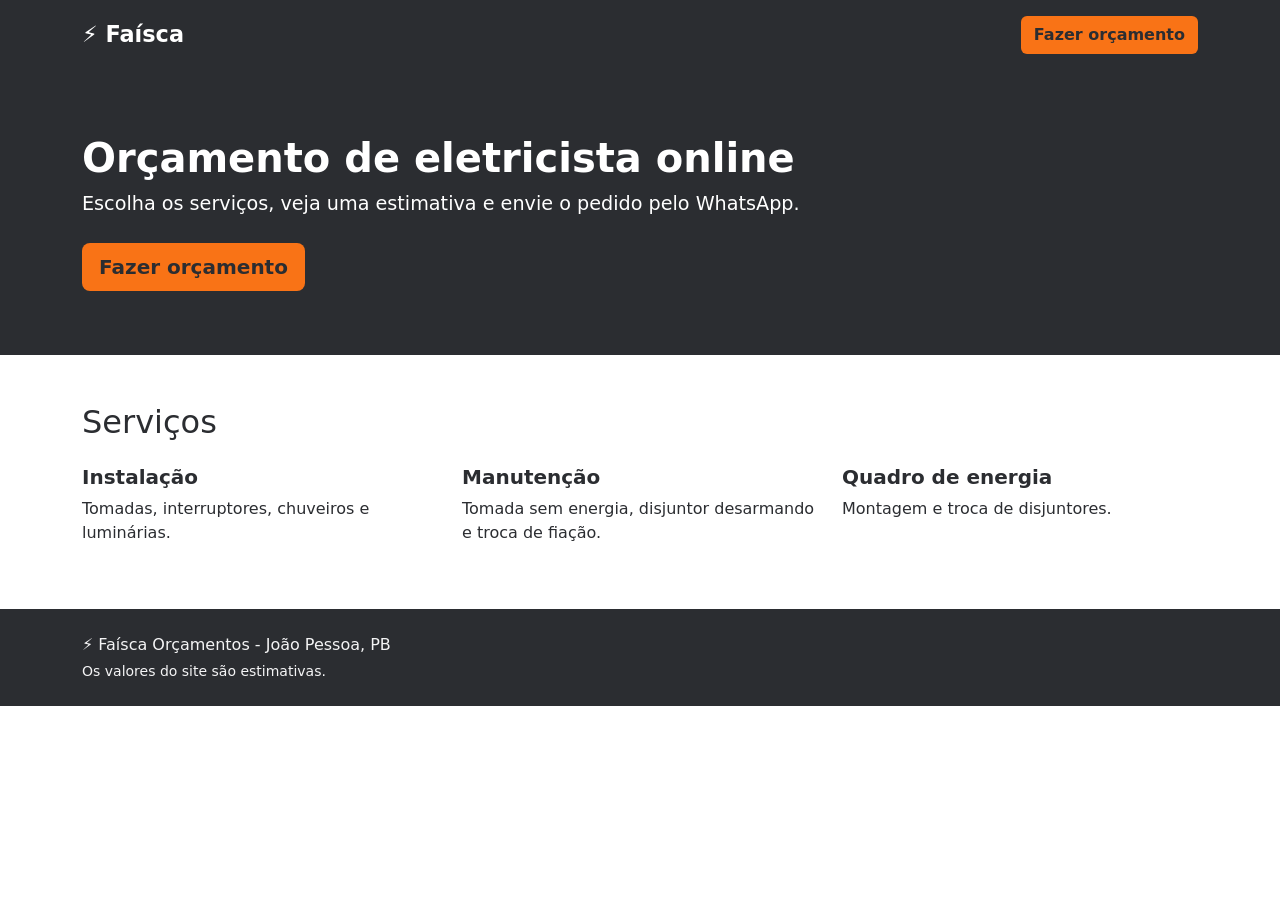
==== commit 29777fe6: "fix: volta os HTMLs para a raiz e remove texto solto no rodapé - move Html/index.html e Html/orcamen" ====
--- a/index.html
+++ b/index.html
@@ -47,7 +47,7 @@
         </section>
     </main>
 
-    <!-- Rodapé --> a
+    <!-- Rodapé -->
     <footer class="rodape">
         <div class="container py-4">
             <p class="mb-1">⚡ Faísca Orçamentos - João Pessoa, PB</p>
